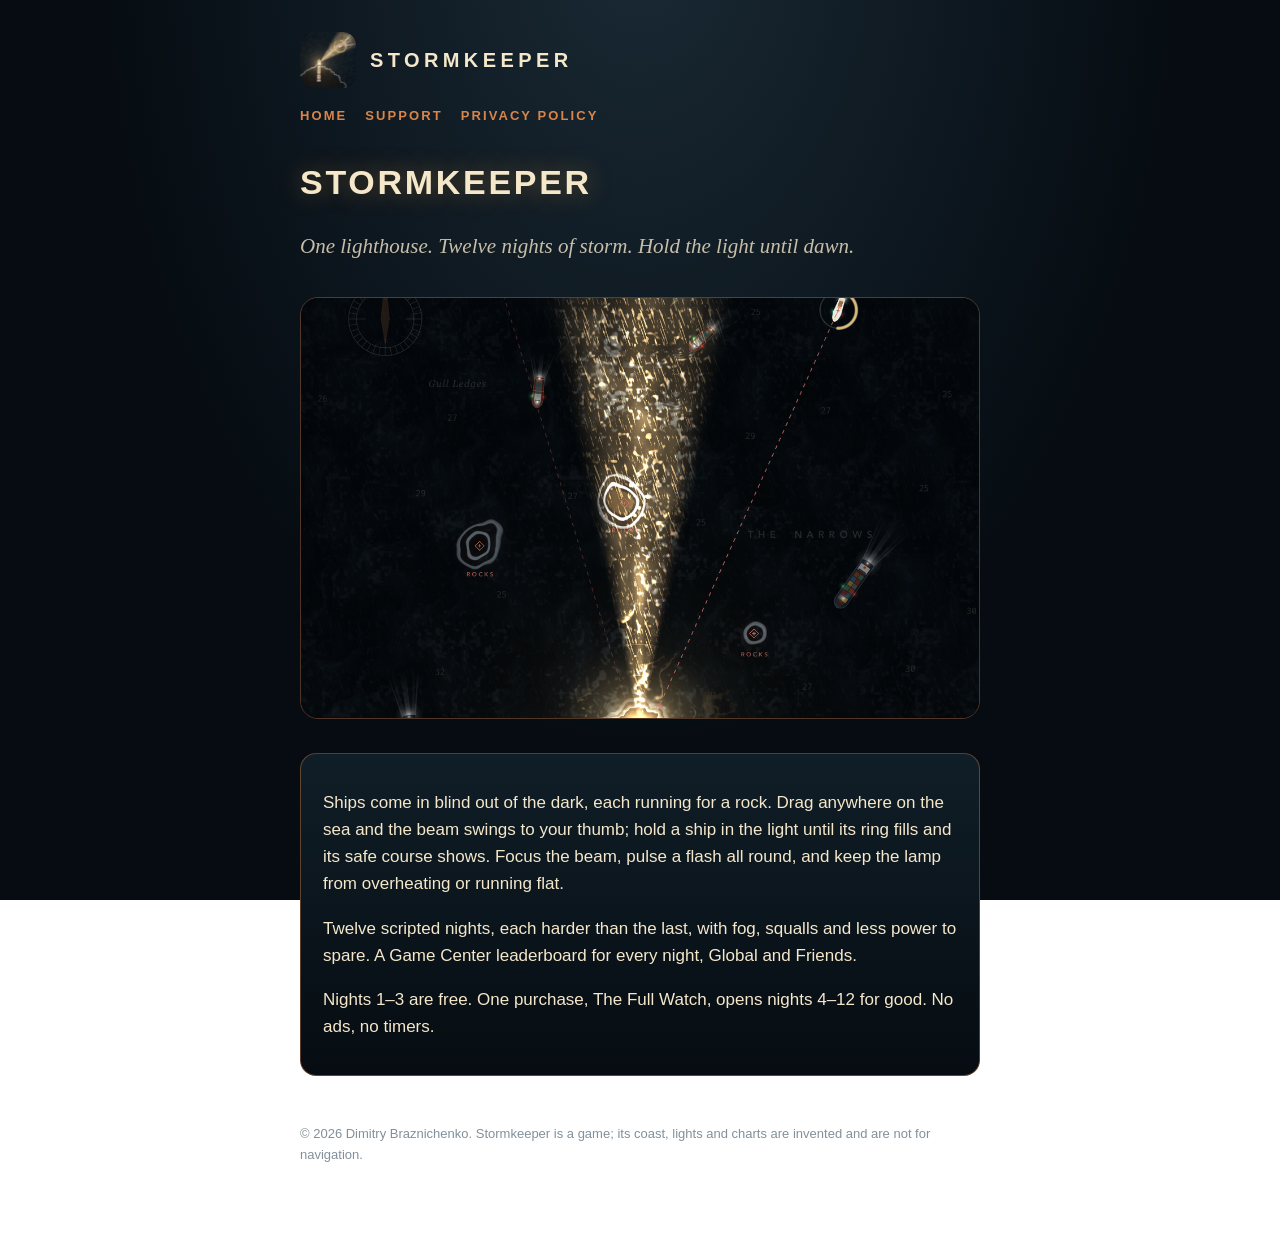
==== index.html @ 81ffb27a "Stormkeeper support and privacy site" ====
<!doctype html>
<html lang="en">
<head>
  <meta charset="utf-8" />
  <meta name="viewport" content="width=device-width, initial-scale=1" />
  <title>Stormkeeper</title>
  <meta name="description" content="Stormkeeper: a lighthouse in the storm. Twelve nights, one beam, ships to bring home. For iPhone and iPad." />
  <link rel="stylesheet" href="styles.css" />
  <link rel="icon" href="icon.png" />
</head>
<body>
  <main>
    <header class="app"><img src="icon.png" alt="" /><a href="index.html">Stormkeeper</a></header>
    <nav><a href="index.html">Home</a><a href="support.html">Support</a><a href="privacy-policy.html">Privacy Policy</a></nav>
    <h1>Stormkeeper</h1>
    <p class="lead">One lighthouse. Twelve nights of storm. Hold the light until dawn.</p>
    <img class="hero" src="hero.png" alt="Stormkeeper: the lighthouse beam sweeping a stormy sea at night" />
    <div class="card">
      <p>Ships come in blind out of the dark, each running for a rock. Drag anywhere on the sea and the beam swings to your thumb; hold a ship in the light until its ring fills and its safe course shows. Focus the beam, pulse a flash all round, and keep the lamp from overheating or running flat.</p>
      <p>Twelve scripted nights, each harder than the last, with fog, squalls and less power to spare. A Game Center leaderboard for every night, Global and Friends.</p>
      <p>Nights 1&ndash;3 are free. One purchase, The Full Watch, opens nights 4&ndash;12 for good. No ads, no timers.</p>
    </div>
    <footer><p>&copy; 2026 Dimitry Braznichenko. Stormkeeper is a game; its coast, lights and charts are invented and are not for navigation.</p></footer>
  </main>
</body>
</html>
---- styles.css ----
:root { --ocean: #060c12; --ink: #101e27; --ivory: #f5e7ca; --gold: #efcb8c; --copper: #d9854a; --amber: #f6a541; --fog: #82909b; }
* { box-sizing: border-box; }
body { margin: 0; background: radial-gradient(ellipse at 50% -10%, #1a2a35 0%, var(--ocean) 60%) fixed; color: var(--ivory);
  font: 17px/1.6 -apple-system, BlinkMacSystemFont, "Helvetica Neue", sans-serif; }
main { max-width: 720px; margin: 0 auto; padding: 32px 20px 64px; }
header.app { display: flex; align-items: center; gap: 14px; }
header.app img { width: 56px; height: 56px; border-radius: 13px; }
header.app a { color: var(--ivory); text-decoration: none; font-weight: 800; letter-spacing: 0.22em; text-transform: uppercase; font-size: 20px; }
nav { margin: 18px 0 28px; display: flex; gap: 18px; flex-wrap: wrap; }
nav a { color: var(--copper); text-decoration: none; text-transform: uppercase; letter-spacing: 0.16em; font-size: 13px; font-weight: 700; }
h1 { font-size: 34px; letter-spacing: 0.08em; text-transform: uppercase; margin: 8px 0; text-shadow: 0 0 24px rgba(246,165,65,0.35); }
h2 { color: var(--gold); font-size: 15px; letter-spacing: 0.18em; text-transform: uppercase; margin-top: 32px; }
.lead { font-family: Georgia, serif; font-style: italic; font-size: 21px; color: rgba(245,231,202,0.8); }
a { color: var(--amber); }
.card { background: linear-gradient(var(--ink), var(--ocean)); border: 1px solid rgba(217,133,74,0.4); border-radius: 16px; padding: 18px 22px; margin: 18px 0; }
.hero { width: 100%; border-radius: 18px; border: 1px solid rgba(217,133,74,0.35); margin: 12px 0 8px; }
footer { margin-top: 48px; color: var(--fog); font-size: 13px; }
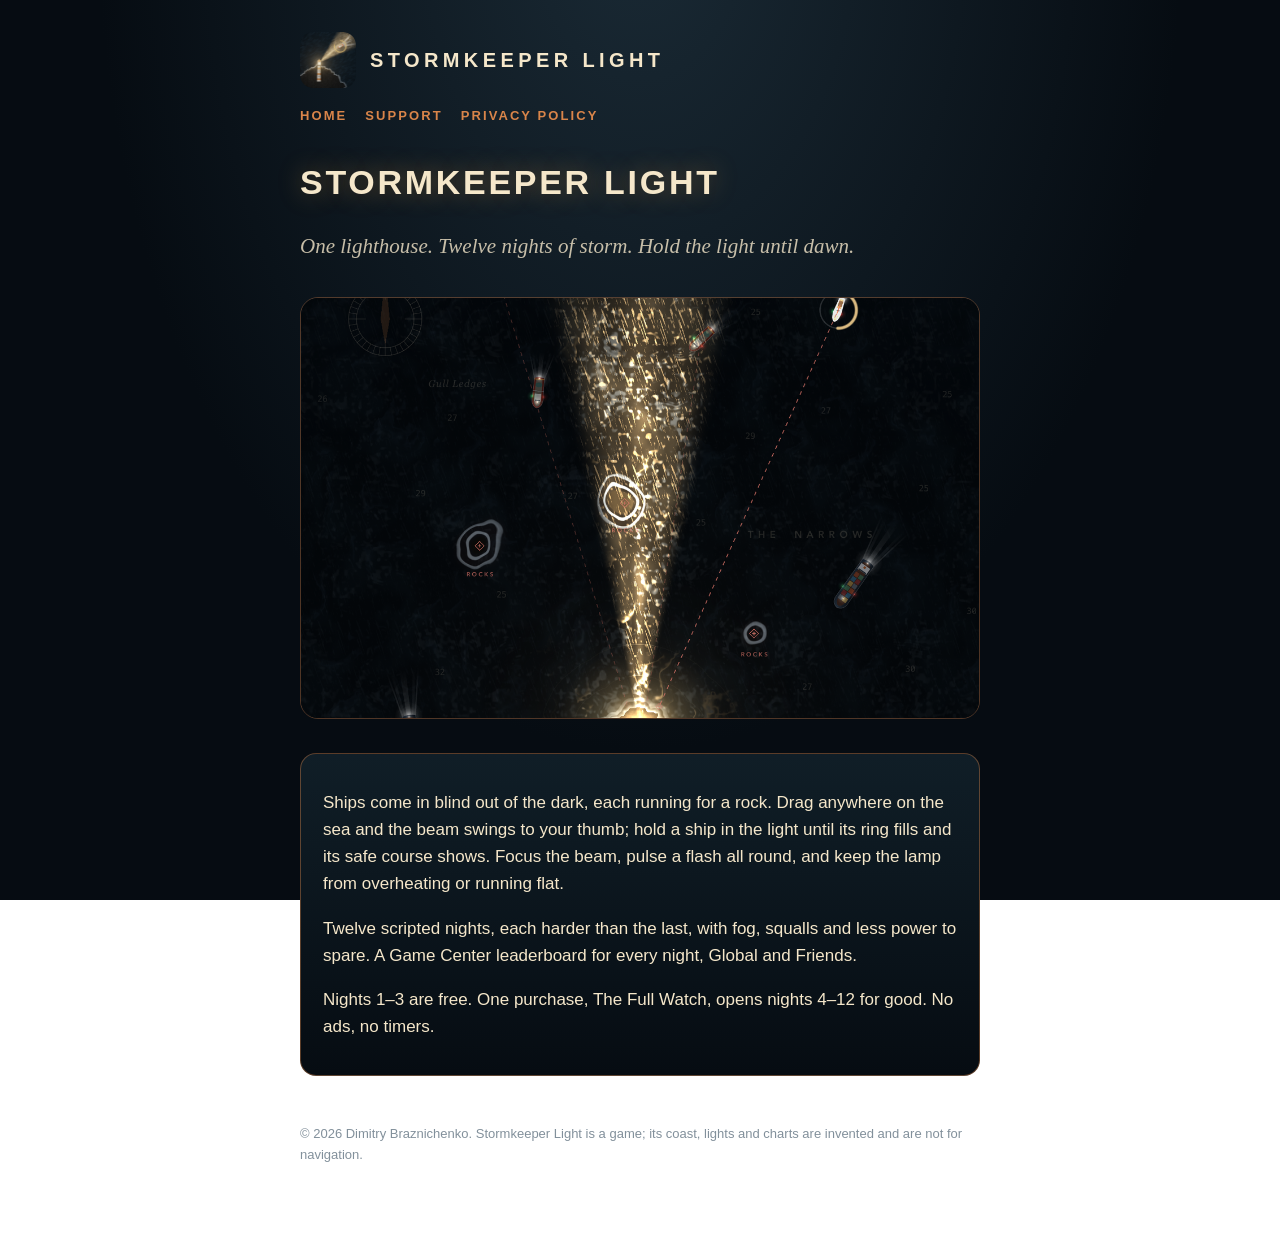
==== commit 9fac2827: "Store name: Stormkeeper Light" ====
--- a/index.html
+++ b/index.html
@@ -3,24 +3,24 @@
 <head>
   <meta charset="utf-8" />
   <meta name="viewport" content="width=device-width, initial-scale=1" />
-  <title>Stormkeeper</title>
-  <meta name="description" content="Stormkeeper: a lighthouse in the storm. Twelve nights, one beam, ships to bring home. For iPhone and iPad." />
+  <title>Stormkeeper Light</title>
+  <meta name="description" content="Stormkeeper Light: a lighthouse in the storm. Twelve nights, one beam, ships to bring home. For iPhone and iPad." />
   <link rel="stylesheet" href="styles.css" />
   <link rel="icon" href="icon.png" />
 </head>
 <body>
   <main>
-    <header class="app"><img src="icon.png" alt="" /><a href="index.html">Stormkeeper</a></header>
+    <header class="app"><img src="icon.png" alt="" /><a href="index.html">Stormkeeper Light</a></header>
     <nav><a href="index.html">Home</a><a href="support.html">Support</a><a href="privacy-policy.html">Privacy Policy</a></nav>
-    <h1>Stormkeeper</h1>
+    <h1>Stormkeeper Light</h1>
     <p class="lead">One lighthouse. Twelve nights of storm. Hold the light until dawn.</p>
-    <img class="hero" src="hero.png" alt="Stormkeeper: the lighthouse beam sweeping a stormy sea at night" />
+    <img class="hero" src="hero.png" alt="Stormkeeper Light: the lighthouse beam sweeping a stormy sea at night" />
     <div class="card">
       <p>Ships come in blind out of the dark, each running for a rock. Drag anywhere on the sea and the beam swings to your thumb; hold a ship in the light until its ring fills and its safe course shows. Focus the beam, pulse a flash all round, and keep the lamp from overheating or running flat.</p>
       <p>Twelve scripted nights, each harder than the last, with fog, squalls and less power to spare. A Game Center leaderboard for every night, Global and Friends.</p>
       <p>Nights 1&ndash;3 are free. One purchase, The Full Watch, opens nights 4&ndash;12 for good. No ads, no timers.</p>
     </div>
-    <footer><p>&copy; 2026 Dimitry Braznichenko. Stormkeeper is a game; its coast, lights and charts are invented and are not for navigation.</p></footer>
+    <footer><p>&copy; 2026 Dimitry Braznichenko. Stormkeeper Light is a game; its coast, lights and charts are invented and are not for navigation.</p></footer>
   </main>
 </body>
 </html>
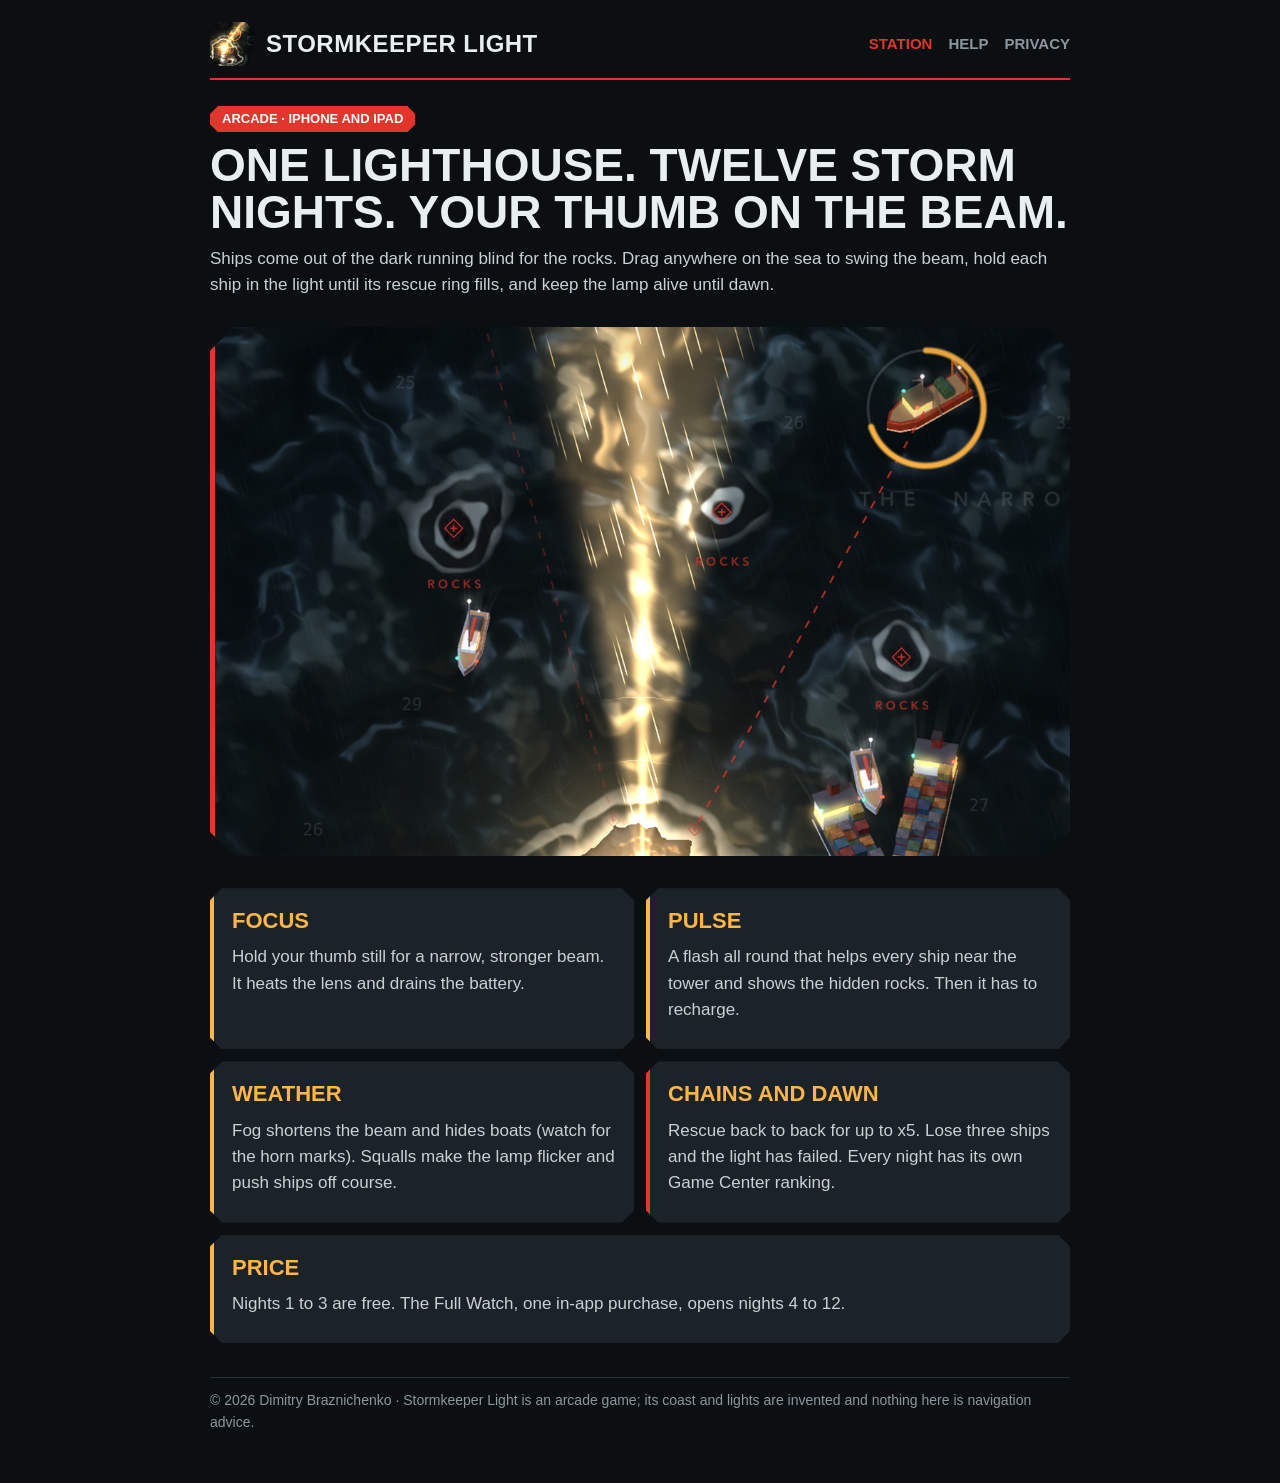
==== commit 82cd9d9c: "Own design: storm rescue station pages, rewritten copy Co-Authored-By: Claude Opus 5.5 <noreply@anth" ====
--- a/index.html
+++ b/index.html
@@ -3,24 +3,28 @@
 <head>
   <meta charset="utf-8" />
   <meta name="viewport" content="width=device-width, initial-scale=1" />
-  <title>Stormkeeper Light</title>
-  <meta name="description" content="Stormkeeper Light: a lighthouse in the storm. Twelve nights, one beam, ships to bring home. For iPhone and iPad." />
+  <title>Stormkeeper Light: hold the beam through the gale</title>
   <link rel="stylesheet" href="styles.css" />
   <link rel="icon" href="icon.png" />
 </head>
 <body>
-  <main>
-    <header class="app"><img src="icon.png" alt="" /><a href="index.html">Stormkeeper Light</a></header>
-    <nav><a href="index.html">Home</a><a href="support.html">Support</a><a href="privacy-policy.html">Privacy Policy</a></nav>
-    <h1>Stormkeeper Light</h1>
-    <p class="lead">One lighthouse. Twelve nights of storm. Hold the light until dawn.</p>
-    <img class="hero" src="hero.png" alt="Stormkeeper Light: the lighthouse beam sweeping a stormy sea at night" />
-    <div class="card">
-      <p>Ships come in blind out of the dark, each running for a rock. Drag anywhere on the sea and the beam swings to your thumb; hold a ship in the light until its ring fills and its safe course shows. Focus the beam, pulse a flash all round, and keep the lamp from overheating or running flat.</p>
-      <p>Twelve scripted nights, each harder than the last, with fog, squalls and less power to spare. A Game Center leaderboard for every night, Global and Friends.</p>
-      <p>Nights 1&ndash;3 are free. One purchase, The Full Watch, opens nights 4&ndash;12 for good. No ads, no timers.</p>
+  <div class="wrap">
+    <header>
+      <a class="brand" href="index.html"><img src="icon.png" alt="" /><b>Stormkeeper Light</b></a>
+      <nav><a href="index.html" class="on">Station</a><a href="support.html">Help</a><a href="privacy-policy.html">Privacy</a></nav>
+    </header>
+    <span class="tag">Arcade · iPhone and iPad</span>
+    <h1>One lighthouse. Twelve storm nights. Your thumb on the beam.</h1>
+    <p>Ships come out of the dark running blind for the rocks. Drag anywhere on the sea to swing the beam, hold each ship in the light until its rescue ring fills, and keep the lamp alive until dawn.</p>
+    <img class="hero" src="hero.png" alt="Night 6: the beam swinging through rain over ships near the lighthouse" />
+    <div class="grid">
+      <div class="plate"><h2>Focus</h2><p>Hold your thumb still for a narrow, stronger beam. It heats the lens and drains the battery.</p></div>
+      <div class="plate"><h2>Pulse</h2><p>A flash all round that helps every ship near the tower and shows the hidden rocks. Then it has to recharge.</p></div>
+      <div class="plate"><h2>Weather</h2><p>Fog shortens the beam and hides boats (watch for the horn marks). Squalls make the lamp flicker and push ships off course.</p></div>
+      <div class="plate red"><h2>Chains and dawn</h2><p>Rescue back to back for up to x5. Lose three ships and the light has failed. Every night has its own Game Center ranking.</p></div>
     </div>
-    <footer><p>&copy; 2026 Dimitry Braznichenko. Stormkeeper Light is a game; its coast, lights and charts are invented and are not for navigation.</p></footer>
-  </main>
+    <div class="plate" style="margin-top:12px"><h2>Price</h2><p>Nights 1 to 3 are free. The Full Watch, one in-app purchase, opens nights 4 to 12.</p></div>
+    <footer>&copy; 2026 Dimitry Braznichenko · Stormkeeper Light is an arcade game; its coast and lights are invented and nothing here is navigation advice.</footer>
+  </div>
 </body>
 </html>
--- a/styles.css
+++ b/styles.css
@@ -1,17 +1,24 @@
-:root { --ocean: #060c12; --ink: #101e27; --ivory: #f5e7ca; --gold: #efcb8c; --copper: #d9854a; --amber: #f6a541; --fog: #82909b; }
+/* Stormkeeper Light: the storm rescue station's notice board. Storm black,
+   stamped-steel plates with cut corners, compressed capitals, rescue red. */
+:root { --storm: #0b0f12; --gun: #1c2328; --plate: #283137; --foam: #e9eef0; --steel: #8a979f; --sodium: #ffb547; --rescue: #e0362c; }
 * { box-sizing: border-box; }
-body { margin: 0; background: radial-gradient(ellipse at 50% -10%, #1a2a35 0%, var(--ocean) 60%) fixed; color: var(--ivory);
-  font: 17px/1.6 -apple-system, BlinkMacSystemFont, "Helvetica Neue", sans-serif; }
-main { max-width: 720px; margin: 0 auto; padding: 32px 20px 64px; }
-header.app { display: flex; align-items: center; gap: 14px; }
-header.app img { width: 56px; height: 56px; border-radius: 13px; }
-header.app a { color: var(--ivory); text-decoration: none; font-weight: 800; letter-spacing: 0.22em; text-transform: uppercase; font-size: 20px; }
-nav { margin: 18px 0 28px; display: flex; gap: 18px; flex-wrap: wrap; }
-nav a { color: var(--copper); text-decoration: none; text-transform: uppercase; letter-spacing: 0.16em; font-size: 13px; font-weight: 700; }
-h1 { font-size: 34px; letter-spacing: 0.08em; text-transform: uppercase; margin: 8px 0; text-shadow: 0 0 24px rgba(246,165,65,0.35); }
-h2 { color: var(--gold); font-size: 15px; letter-spacing: 0.18em; text-transform: uppercase; margin-top: 32px; }
-.lead { font-family: Georgia, serif; font-style: italic; font-size: 21px; color: rgba(245,231,202,0.8); }
-a { color: var(--amber); }
-.card { background: linear-gradient(var(--ink), var(--ocean)); border: 1px solid rgba(217,133,74,0.4); border-radius: 16px; padding: 18px 22px; margin: 18px 0; }
-.hero { width: 100%; border-radius: 18px; border: 1px solid rgba(217,133,74,0.35); margin: 12px 0 8px; }
-footer { margin-top: 48px; color: var(--fog); font-size: 13px; }
+body { margin: 0; background: var(--storm); color: var(--foam); font: 17px/1.55 -apple-system, "Helvetica Neue", Arial, sans-serif; font-stretch: condensed; }
+.wrap { max-width: 900px; margin: 0 auto; padding: 22px 20px 50px; }
+header { display: flex; justify-content: space-between; align-items: center; gap: 12px; flex-wrap: wrap; border-bottom: 2px solid var(--rescue); padding-bottom: 12px; }
+.brand { display: flex; align-items: center; gap: 12px; color: var(--foam); text-decoration: none; }
+.brand img { width: 44px; height: 44px; clip-path: polygon(20% 0, 80% 0, 100% 20%, 100% 80%, 80% 100%, 20% 100%, 0 80%, 0 20%); }
+.brand b { font-weight: 900; font-size: 24px; letter-spacing: 0.02em; text-transform: uppercase; font-stretch: ultra-condensed; }
+nav a { color: var(--steel); text-decoration: none; font-weight: 800; text-transform: uppercase; margin-left: 16px; font-size: 15px; }
+nav a.on, nav a:hover { color: var(--rescue); }
+.tag { display: inline-block; background: var(--rescue); color: #fff; font-weight: 900; text-transform: uppercase; padding: 3px 12px; font-size: 13px; clip-path: polygon(8px 0, calc(100% - 8px) 0, 100% 8px, 100% calc(100% - 8px), calc(100% - 8px) 100%, 8px 100%, 0 calc(100% - 8px), 0 8px); margin-top: 26px; }
+h1 { font-size: 46px; line-height: 1.02; margin: 10px 0 10px; font-weight: 900; text-transform: uppercase; font-stretch: ultra-condensed; }
+h2 { font-size: 22px; font-weight: 900; text-transform: uppercase; margin: 0 0 6px; color: var(--sodium); }
+p { color: #c9d1d5; margin: 0 0 10px; }
+.hero { width: 100%; margin: 18px 0 8px; clip-path: polygon(24px 0, calc(100% - 24px) 0, 100% 24px, 100% calc(100% - 24px), calc(100% - 24px) 100%, 24px 100%, 0 calc(100% - 24px), 0 24px); border-left: 5px solid var(--rescue); }
+.grid { display: grid; grid-template-columns: repeat(2, 1fr); gap: 12px; margin-top: 16px; }
+.plate { background: var(--gun); padding: 16px 18px; border-left: 4px solid var(--sodium); clip-path: polygon(12px 0, calc(100% - 12px) 0, 100% 12px, 100% calc(100% - 12px), calc(100% - 12px) 100%, 12px 100%, 0 calc(100% - 12px), 0 12px); }
+.plate.red { border-left-color: var(--rescue); }
+a { color: var(--sodium); }
+ol li, ul li { color: #c9d1d5; margin-bottom: 6px; }
+footer { margin-top: 34px; color: var(--steel); font-size: 14px; border-top: 1px solid var(--plate); padding-top: 12px; }
+@media (max-width: 680px) { .grid { grid-template-columns: 1fr; } h1 { font-size: 36px; } nav a { margin: 0 14px 0 0; } }
